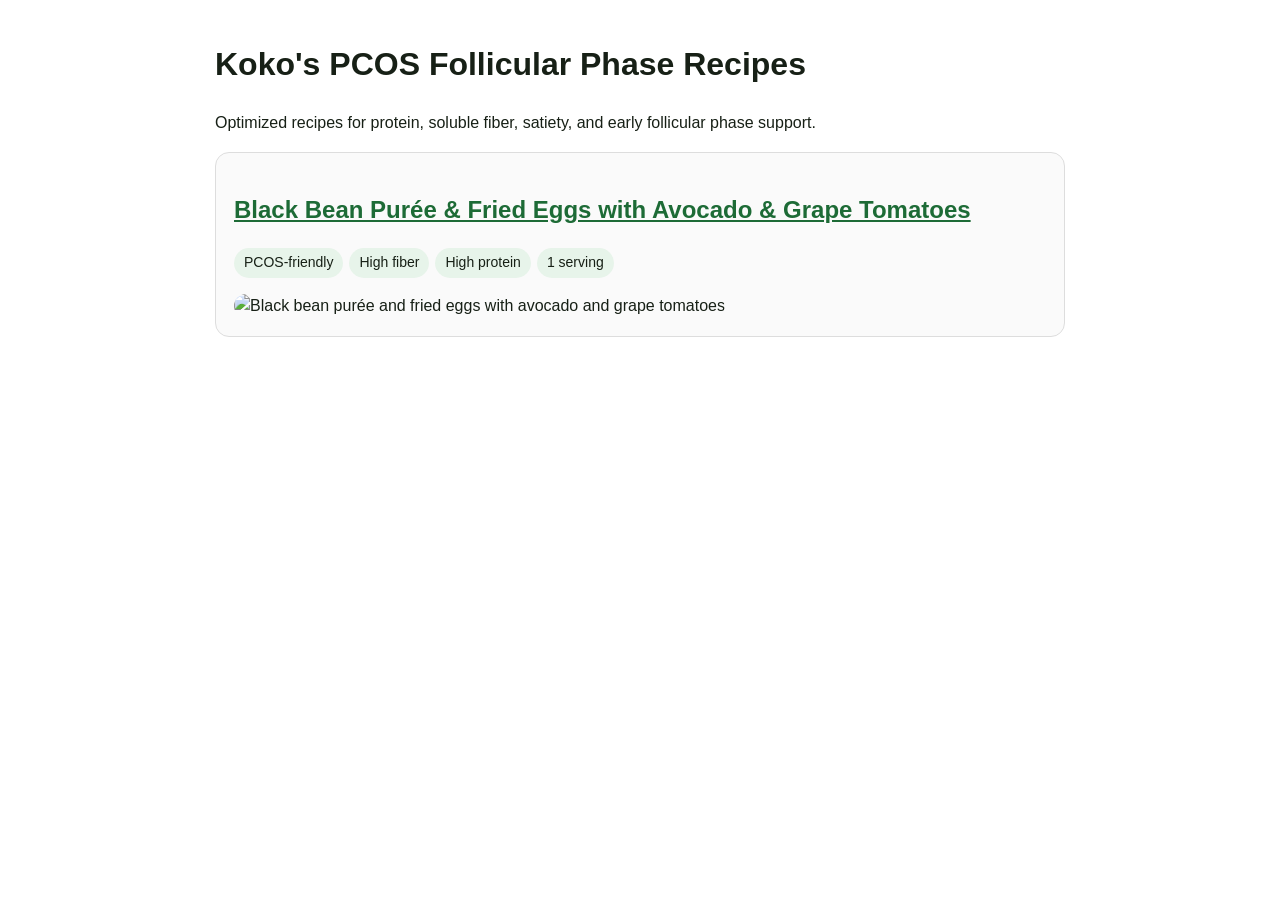
==== index.html @ 406248ac "Commit changes" ====
<!doctype html>
<html lang="en">
<head>
  <meta charset="utf-8">
  <meta name="viewport" content="width=device-width, initial-scale=1">
  <title>Koko's PCOS Follicular Phase Recipes</title>
  <style>
    body{font-family:Arial,sans-serif;max-width:850px;margin:40px auto;padding:0 18px;line-height:1.55;color:#172016}a{color:#1d6b36}.card{border:1px solid #ddd;border-radius:14px;padding:18px;margin:16px 0;background:#fafafa}img{max-width:100%;border-radius:14px}.tag{display:inline-block;background:#e7f4ea;border-radius:999px;padding:4px 10px;margin-right:6px;font-size:14px}</style>
</head>
<body>
  <h1>Koko's PCOS Follicular Phase Recipes</h1>
  <p>Optimized recipes for protein, soluble fiber, satiety, and early follicular phase support.</p>
  <div class="card">
    <h2><a href="recipes/black-bean-puree-fried-eggs.html">Black Bean Purée & Fried Eggs with Avocado & Grape Tomatoes</a></h2>
    <p><span class="tag">PCOS-friendly</span><span class="tag">High fiber</span><span class="tag">High protein</span><span class="tag">1 serving</span></p>
    <img src="images/black-bean-puree-fried-eggs.png" alt="Black bean purée and fried eggs with avocado and grape tomatoes">
  </div>
</body>
</html>
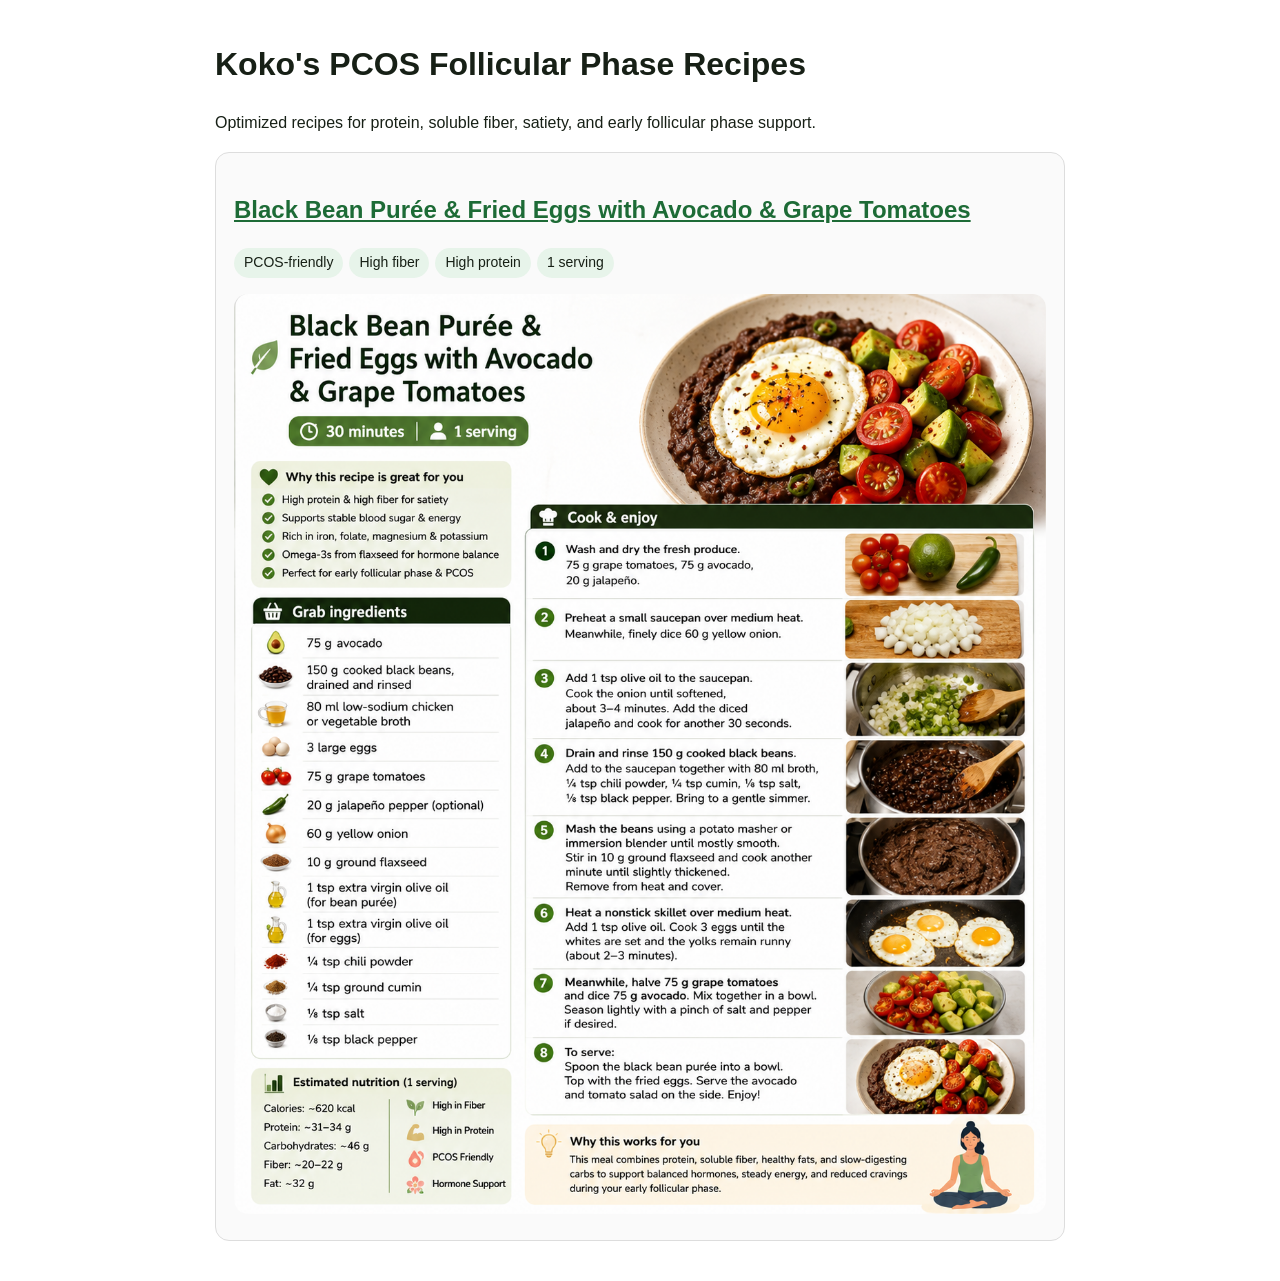
==== commit 100ef902: "fixed html links" ====
--- a/index.html
+++ b/index.html
@@ -11,9 +11,9 @@
   <h1>Koko's PCOS Follicular Phase Recipes</h1>
   <p>Optimized recipes for protein, soluble fiber, satiety, and early follicular phase support.</p>
   <div class="card">
-    <h2><a href="recipes/black-bean-puree-fried-eggs.html">Black Bean Purée & Fried Eggs with Avocado & Grape Tomatoes</a></h2>
+    <h2><a href="black-bean-puree-fried-eggs.html">Black Bean Purée & Fried Eggs with Avocado & Grape Tomatoes</a></h2>
     <p><span class="tag">PCOS-friendly</span><span class="tag">High fiber</span><span class="tag">High protein</span><span class="tag">1 serving</span></p>
-    <img src="images/black-bean-puree-fried-eggs.png" alt="Black bean purée and fried eggs with avocado and grape tomatoes">
+    <img src="black-bean-puree-fried-eggs.png" alt="Black bean purée and fried eggs with avocado and grape tomatoes">
   </div>
 </body>
 </html>
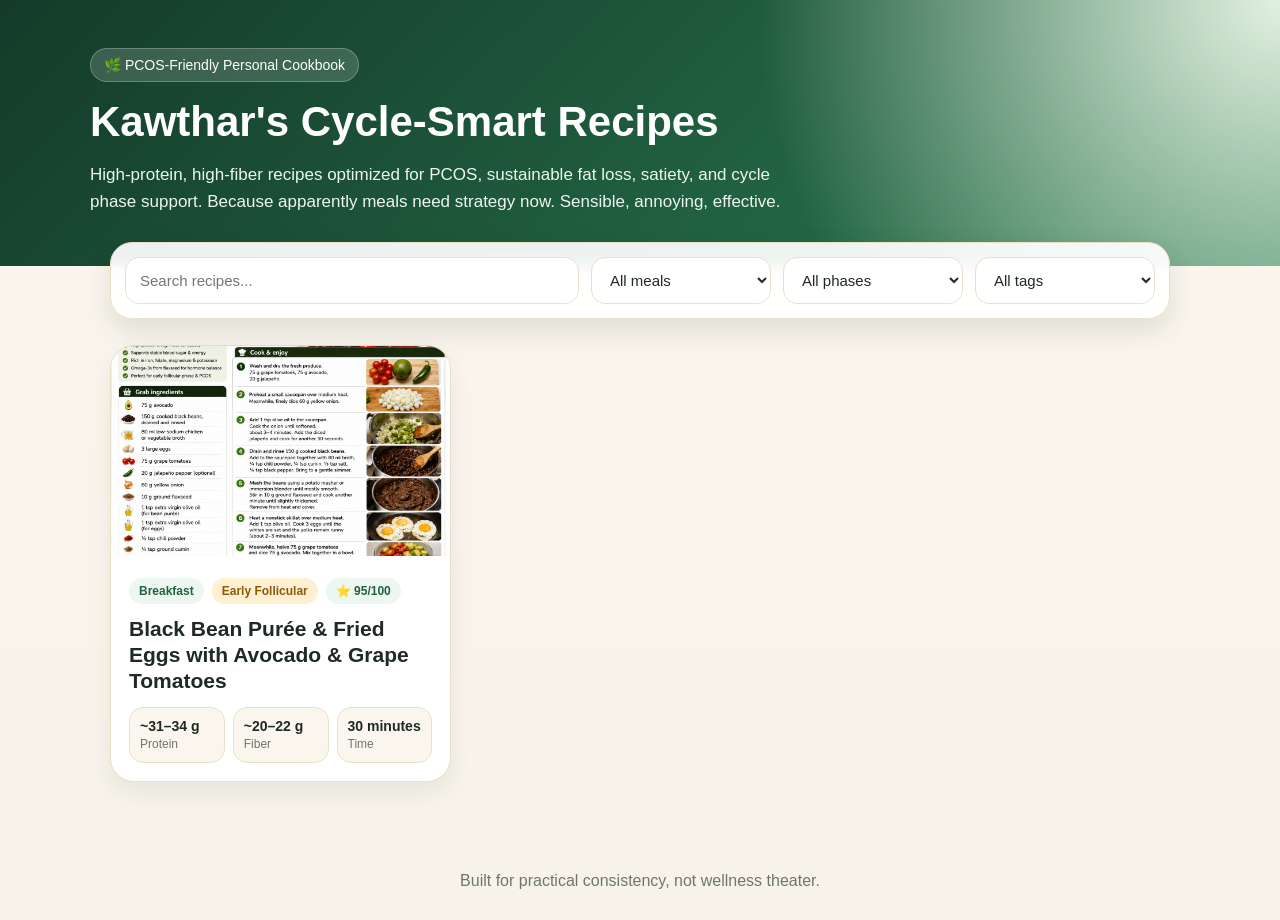
==== commit 563c7d61: "Cookbook" ====
--- a/index.html
+++ b/index.html
@@ -2,18 +2,97 @@
 <html lang="en">
 <head>
   <meta charset="utf-8">
-  <meta name="viewport" content="width=device-width, initial-scale=1">
-  <title>Koko's PCOS Follicular Phase Recipes</title>
-  <style>
-    body{font-family:Arial,sans-serif;max-width:850px;margin:40px auto;padding:0 18px;line-height:1.55;color:#172016}a{color:#1d6b36}.card{border:1px solid #ddd;border-radius:14px;padding:18px;margin:16px 0;background:#fafafa}img{max-width:100%;border-radius:14px}.tag{display:inline-block;background:#e7f4ea;border-radius:999px;padding:4px 10px;margin-right:6px;font-size:14px}</style>
+  <meta name="viewport" content="width=device-width,initial-scale=1">
+  <title>Kawthar's PCOS Cookbook</title>
+  <meta name="description" content="Personal PCOS-friendly, high-protein, high-fiber recipes optimized by cycle phase.">
+  <link rel="stylesheet" href="styles.css">
 </head>
 <body>
-  <h1>Koko's PCOS Follicular Phase Recipes</h1>
-  <p>Optimized recipes for protein, soluble fiber, satiety, and early follicular phase support.</p>
-  <div class="card">
-    <h2><a href="black-bean-puree-fried-eggs.html">Black Bean Purée & Fried Eggs with Avocado & Grape Tomatoes</a></h2>
-    <p><span class="tag">PCOS-friendly</span><span class="tag">High fiber</span><span class="tag">High protein</span><span class="tag">1 serving</span></p>
-    <img src="black-bean-puree-fried-eggs.png" alt="Black bean purée and fried eggs with avocado and grape tomatoes">
-  </div>
+  <header class="hero">
+    <div class="hero-inner">
+      <span class="badge">🌿 PCOS-Friendly Personal Cookbook</span>
+      <h1>Kawthar's Cycle-Smart Recipes</h1>
+      <p>High-protein, high-fiber recipes optimized for PCOS, sustainable fat loss, satiety, and cycle phase support. Because apparently meals need strategy now. Sensible, annoying, effective.</p>
+    </div>
+  </header>
+
+  <main class="container">
+    <div class="toolbar">
+      <input id="search" placeholder="Search recipes...">
+      <select id="category">
+        <option value="">All meals</option>
+      </select>
+      <select id="phase">
+        <option value="">All phases</option>
+      </select>
+      <select id="tag">
+        <option value="">All tags</option>
+      </select>
+    </div>
+
+    <section class="grid" id="recipes"></section>
+  </main>
+
+  <footer class="footer">Built for practical consistency, not wellness theater.</footer>
+
+  <script src="recipes.js"></script>
+  <script>
+    const recipes = window.RECIPES || [];
+    const els = {
+      grid: document.getElementById('recipes'),
+      search: document.getElementById('search'),
+      category: document.getElementById('category'),
+      phase: document.getElementById('phase'),
+      tag: document.getElementById('tag')
+    };
+
+    function unique(arr){ return [...new Set(arr.filter(Boolean))].sort(); }
+
+    unique(recipes.map(r => r.category)).forEach(v => els.category.add(new Option(v, v)));
+    unique(recipes.map(r => r.phase)).forEach(v => els.phase.add(new Option(v, v)));
+    unique(recipes.flatMap(r => r.tags || [])).forEach(v => els.tag.add(new Option(v, v)));
+
+    function render(){
+      const q = els.search.value.toLowerCase().trim();
+      const cat = els.category.value;
+      const phase = els.phase.value;
+      const tag = els.tag.value;
+
+      const filtered = recipes.filter(r => {
+        const hay = [r.title, r.category, r.phase, ...(r.tags||[])].join(' ').toLowerCase();
+        return (!q || hay.includes(q)) &&
+               (!cat || r.category === cat) &&
+               (!phase || r.phase === phase) &&
+               (!tag || (r.tags||[]).includes(tag));
+      });
+
+      els.grid.innerHTML = filtered.map(r => `
+        <a class="card" href="${r.slug}.html">
+          <img src="${r.image}" alt="${r.title}">
+          <div class="card-body">
+            <div class="meta">
+              <span class="pill">${r.category}</span>
+              <span class="pill gold">${r.phase}</span>
+              <span class="pill">⭐ ${r.pcosScore}/100</span>
+            </div>
+            <h2>${r.title}</h2>
+            <div class="stats">
+              <div class="stat"><strong>${r.nutrition.protein}</strong><span>Protein</span></div>
+              <div class="stat"><strong>${r.nutrition.fiber}</strong><span>Fiber</span></div>
+              <div class="stat"><strong>${r.time}</strong><span>Time</span></div>
+            </div>
+          </div>
+        </a>
+      `).join('') || '<p>No recipes found. Tragic, but fixable.</p>';
+    }
+
+    ['input','change'].forEach(ev => {
+      els.search.addEventListener(ev, render);
+      els.category.addEventListener(ev, render);
+      els.phase.addEventListener(ev, render);
+      els.tag.addEventListener(ev, render);
+    });
+    render();
+  </script>
 </body>
 </html>
--- a/styles.css
+++ b/styles.css
@@ -0,0 +1,132 @@
+
+:root{
+  --bg:#f7f3ea;
+  --card:#fffaf1;
+  --ink:#1f2a22;
+  --muted:#6f766d;
+  --green:#1f6b45;
+  --green2:#2f8b5f;
+  --cream:#fff7e4;
+  --line:#eadfc9;
+  --gold:#d99a32;
+}
+*{box-sizing:border-box}
+body{
+  margin:0;
+  font-family:-apple-system,BlinkMacSystemFont,"Segoe UI",Roboto,Arial,sans-serif;
+  background:linear-gradient(180deg,#fbf7ef 0%,#f7f3ea 100%);
+  color:var(--ink);
+}
+a{color:inherit;text-decoration:none}
+.hero{
+  padding:48px 20px 34px;
+  background:radial-gradient(circle at top right,#e2f0df,transparent 40%),linear-gradient(135deg,#143b29,#2a7a50);
+  color:white;
+}
+.hero-inner{max-width:1100px;margin:auto}
+.badge{
+  display:inline-flex;gap:8px;align-items:center;
+  background:rgba(255,255,255,.16);
+  border:1px solid rgba(255,255,255,.24);
+  border-radius:999px;
+  padding:8px 13px;
+  font-size:14px;
+}
+h1{font-size:42px;line-height:1.05;margin:18px 0 12px}
+.hero p{max-width:720px;color:#ecf7ef;font-size:17px;line-height:1.6}
+.container{max-width:1100px;margin:0 auto;padding:24px 20px 60px}
+.toolbar{
+  display:grid;
+  grid-template-columns:1fr repeat(3, minmax(140px,180px));
+  gap:12px;
+  margin-top:-48px;
+  background:rgba(255,255,255,.92);
+  border:1px solid var(--line);
+  box-shadow:0 12px 28px rgba(30,50,35,.12);
+  border-radius:22px;
+  padding:14px;
+  backdrop-filter: blur(8px);
+}
+input,select{
+  width:100%;
+  border:1px solid var(--line);
+  border-radius:14px;
+  padding:13px 14px;
+  font-size:15px;
+  background:white;
+  color:var(--ink);
+}
+.grid{
+  display:grid;
+  grid-template-columns:repeat(auto-fill,minmax(280px,1fr));
+  gap:18px;
+  margin-top:26px;
+}
+.card{
+  background:white;
+  border:1px solid var(--line);
+  border-radius:24px;
+  overflow:hidden;
+  box-shadow:0 10px 24px rgba(30,50,35,.08);
+  transition:.18s transform,.18s box-shadow;
+}
+.card:hover{transform:translateY(-3px);box-shadow:0 14px 32px rgba(30,50,35,.14)}
+.card img{
+  width:100%;height:210px;object-fit:cover;background:#e9efe6;
+}
+.card-body{padding:18px}
+.meta{display:flex;gap:8px;flex-wrap:wrap;margin-bottom:12px}
+.pill{
+  border-radius:999px;
+  padding:6px 10px;
+  font-size:12px;
+  background:#edf7ef;
+  color:#236143;
+  font-weight:600;
+}
+.pill.gold{background:#fff0d2;color:#8b5a0d}
+.card h2{font-size:21px;margin:0 0 12px;line-height:1.22}
+.stats{display:grid;grid-template-columns:repeat(3,1fr);gap:8px;margin-top:14px}
+.stat{background:#faf6ed;border:1px solid var(--line);border-radius:14px;padding:10px}
+.stat strong{display:block;font-size:14px}
+.stat span{font-size:12px;color:var(--muted)}
+.recipe-hero{
+  display:grid;
+  grid-template-columns:1.1fr .9fr;
+  gap:28px;
+  align-items:center;
+  padding:34px 0 20px;
+}
+.recipe-hero img{
+  width:100%;
+  border-radius:28px;
+  box-shadow:0 18px 38px rgba(30,50,35,.17);
+  border:1px solid var(--line);
+}
+.back{display:inline-block;margin-top:20px;color:var(--green);font-weight:700}
+.recipe-title{font-size:40px;margin:12px 0 10px}
+.section{
+  background:white;
+  border:1px solid var(--line);
+  border-radius:24px;
+  padding:22px;
+  margin-top:18px;
+  box-shadow:0 8px 20px rgba(30,50,35,.06);
+}
+.section h2{margin:0 0 14px;font-size:24px}
+.two-col{display:grid;grid-template-columns:1fr 1.2fr;gap:18px}
+.ingredients li,.instructions li,.why li{margin:10px 0;line-height:1.5}
+.ingredients strong{color:var(--green)}
+.nutrition{
+  display:grid;grid-template-columns:repeat(auto-fit,minmax(140px,1fr));gap:10px;
+}
+.nutrition div{
+  border:1px solid var(--line);border-radius:16px;background:#fffaf1;padding:13px;
+}
+.nutrition strong{display:block;color:var(--green);font-size:18px}
+.footer{color:var(--muted);text-align:center;padding:30px}
+@media(max-width:780px){
+  h1,.recipe-title{font-size:32px}
+  .toolbar{grid-template-columns:1fr;margin-top:-36px}
+  .recipe-hero,.two-col{grid-template-columns:1fr}
+}
